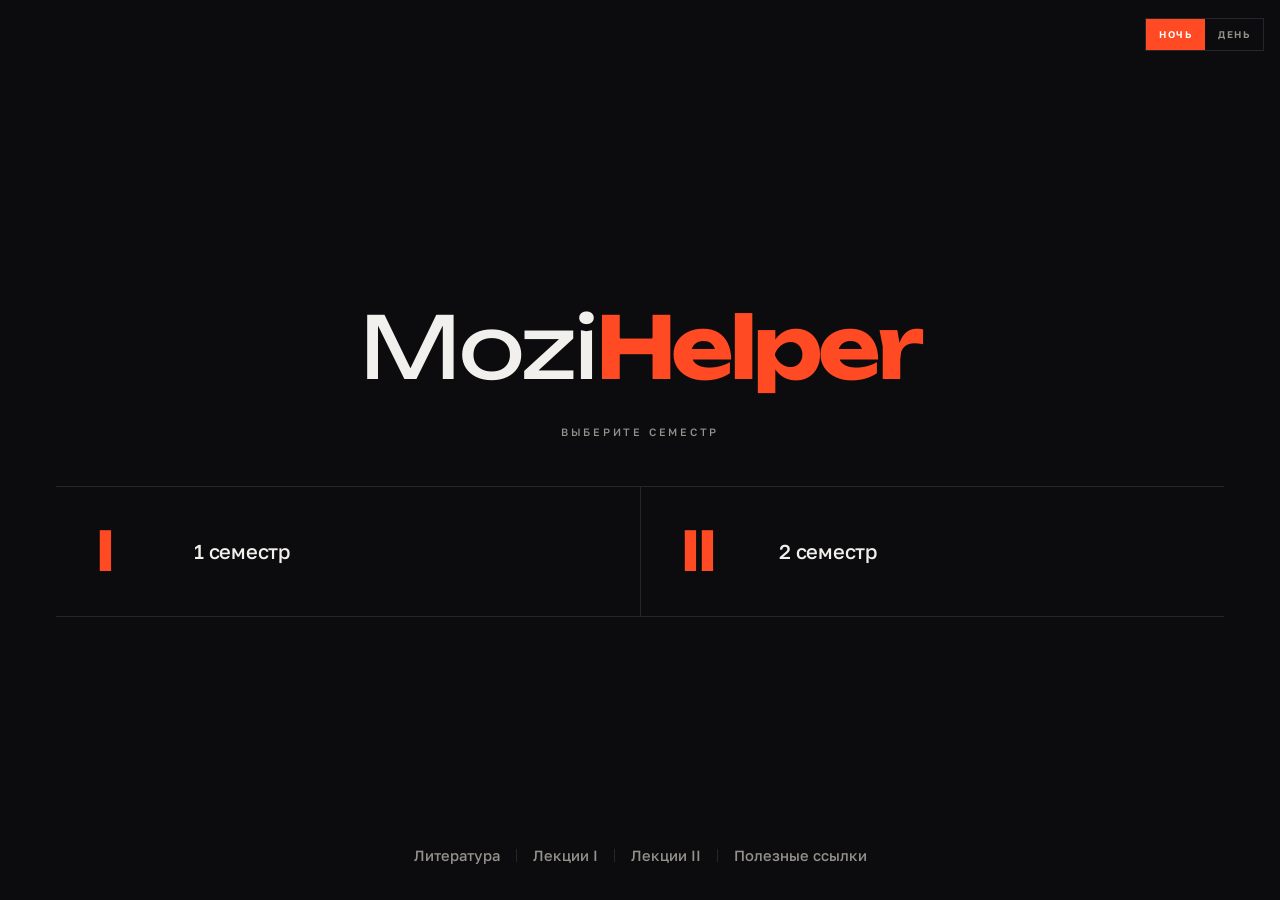
==== index.html @ da7322b3 "Add files via upload" ====
<!DOCTYPE html>
<html lang="ru" data-theme="dusk">
<head>
<meta charset="UTF-8">
<meta name="viewport" content="width=device-width, initial-scale=1, viewport-fit=cover">
<title>MoziHelper</title>
<script>(function(){var h=document.documentElement;try{h.setAttribute('data-theme',localStorage.getItem('la_theme')||'dusk');h.setAttribute('data-motion',localStorage.getItem('la_motion')||'full');if(sessionStorage.getItem('la_sweep')){sessionStorage.removeItem('la_sweep');h.classList.add('arriving','no-intro');}}catch(e){h.setAttribute('data-theme','dusk');h.setAttribute('data-motion','full');}})();</script>
<link rel="preconnect" href="https://fonts.googleapis.com">
<link rel="preconnect" href="https://fonts.gstatic.com" crossorigin>
<link href="https://fonts.googleapis.com/css2?family=Unbounded:wght@400;500;600;700&family=Golos+Text:wght@400;500;600&display=swap" rel="stylesheet">
<style>
/*TOKENS*/
[data-theme="dusk"]{
  --bg:#0c0c0e; --bg-2:#141416; --ink:#f2f0ec; --ink-2:#94918b; --ink-3:#5c5a55;
  --rule:#26262a; --hot:#ff4a24; --hot-2:#ff4a24; --hot-ink:#fff; --flood:#ff4a24;
  color-scheme:dark;
}
[data-theme="paper"]{
  --bg:#f7f4ef; --bg-2:#ffffff; --ink:#101012; --ink-2:#5a5852; --ink-3:#94918a;
  --rule:#dedad2; --hot:#e03c14; --hot-2:#e03c14; --hot-ink:#fff; --flood:#e03c14;
  color-scheme:light;
}
/*ENDTOKENS*/

*{margin:0;padding:0;box-sizing:border-box}
body{max-width:100%;overflow-x:hidden}
html{background:var(--bg);-webkit-text-size-adjust:100%}
body{
  font-family:'Golos Text',-apple-system,BlinkMacSystemFont,'Segoe UI',Roboto,sans-serif;
  background:var(--bg);color:var(--ink);min-height:100svh;overflow-x:hidden;
  -webkit-font-smoothing:antialiased;-moz-osx-font-smoothing:grayscale;
  transition:background .45s ease,color .45s ease;
}
a{color:var(--hot)}
a:hover{color:var(--ink)}
::selection{background:var(--hot);color:var(--hot-ink)}

.page{
  position:relative;min-height:100svh;
  display:grid;grid-template-rows:1fr auto;justify-items:center;
  padding:calc(env(safe-area-inset-top,0px) + 72px) 0 calc(env(safe-area-inset-bottom,0px) + 10px);
  text-align:center;
}
.gut{width:100%;padding-inline:20px}

/* ── переключатель темы: в углу, зона нажатия 46px ── */
.top{
  position:absolute;z-index:5;
  top:calc(env(safe-area-inset-top,0px) + 18px);
  right:calc(env(safe-area-inset-right,0px) + 16px);
  opacity:0;animation:fd .55s ease .1s forwards;
}
.tsw{position:relative;display:inline-flex;border:1px solid var(--rule)}
.tsw-knob{
  position:absolute;top:0;bottom:0;left:0;width:50%;background:var(--hot);
  transition:transform .42s cubic-bezier(.65,0,.15,1);
}
[data-theme="paper"] .tsw-knob{transform:translateX(100%)}
.tsw-b{
  position:relative;z-index:1;border:0;background:transparent;cursor:pointer;font-family:inherit;
  font-size:.605rem;font-weight:600;letter-spacing:.15em;text-transform:uppercase;
  padding:11px 13px 10px;color:var(--ink-2);line-height:1;
  transition:color .32s ease;-webkit-tap-highlight-color:transparent;
}
.tsw-b::before{content:'';position:absolute;inset:-8px -3px}
.tsw-b:first-of-type::before{left:-10px}
.tsw-b:last-of-type::before{right:-10px}
[data-theme="dusk"] .tsw-b[data-t="dusk"],
[data-theme="paper"] .tsw-b[data-t="paper"]{color:var(--hot-ink)}
.tsw-b:focus-visible{outline:2px solid var(--hot);outline-offset:4px}

/* ── центральный блок ── */
.core{
  display:flex;flex-direction:column;align-items:center;justify-content:center;
  width:100%;max-width:980px;padding-block:4px;
}

.wm{
  display:block;width:100%;overflow:hidden;
  font-family:'Unbounded',sans-serif;font-weight:400;
  line-height:1;letter-spacing:-.02em;
  padding:.1em 0 .18em;font-size:52px;
  visibility:hidden;
}
.wm.fitted{visibility:visible}
.wm .i{
  display:inline-block;white-space:nowrap;
}
.wm .hot{font-weight:700;letter-spacing:-.05em;color:var(--hot)}

.kicker{
  margin-top:15px;font-size:.665rem;font-weight:500;letter-spacing:.26em;
  text-transform:uppercase;color:var(--ink-2);
  opacity:0;animation:fd .7s ease .66s forwards;
}

.resume{
  display:none;align-items:center;gap:11px;margin-top:20px;padding:12px 16px;
  background:var(--bg-2);border:1px solid var(--rule);
  color:var(--ink);text-decoration:none;font-size:.86rem;max-width:100%;min-height:46px;
  transition:border-color .24s ease;
}
.resume.on{display:inline-flex;opacity:0;animation:fd .6s ease .8s forwards}
.resume:hover{border-color:var(--hot);color:var(--ink)}
.resume:focus-visible{outline:2px solid var(--hot);outline-offset:3px}
.resume em{font-style:normal;font-size:.6rem;font-weight:600;letter-spacing:.16em;text-transform:uppercase;color:var(--hot-2);flex-shrink:0}
.resume span{overflow:hidden;text-overflow:ellipsis;white-space:nowrap}

/* ── два билета ── */
.picks{
  margin-top:32px;width:100%;display:grid;grid-template-columns:1fr;
  border-top:1px solid var(--rule);border-bottom:1px solid var(--rule);
}
.pick{
  position:relative;overflow:hidden;
  display:flex;align-items:center;justify-content:flex-start;gap:16px;
  padding:24px 20px 25px 26px;min-height:88px;
  text-decoration:none;color:inherit;text-align:left;
  opacity:0;animation:fd .72s ease var(--d,0s) forwards;
  -webkit-tap-highlight-color:transparent;
}
.pick + .pick{border-top:1px solid var(--rule)}
.pick::before{
  content:'';position:absolute;inset:0;background:var(--hot);
  transform:translateY(101%);transition:transform .46s cubic-bezier(.66,0,.2,1);
}
.pick>*{position:relative;z-index:1}
.pick:hover::before,.pick:active::before{transform:none}
.pick:hover,.pick:active{color:var(--hot-ink)}
.pick:focus-visible{outline:3px solid var(--hot);outline-offset:-3px}

.rn{
  font-family:'Unbounded',sans-serif;font-weight:700;
  font-size:2.45rem;line-height:.94;letter-spacing:-.045em;color:var(--hot-2);
  min-width:1.4em;flex-shrink:0;
  transition:color .3s ease,transform .46s cubic-bezier(.2,1.2,.4,1);
}
.pick:hover .rn,.pick:active .rn{color:var(--hot-ink);transform:translateX(4px)}
.pl{
  font-size:1.1rem;font-weight:500;letter-spacing:-.012em;
  transition:color .3s ease,transform .46s cubic-bezier(.2,1.2,.4,1) .045s;
}
.pick:hover .pl,.pick:active .pl{transform:translateX(4px)}

/* ── подвал ── */
.tailer{
  display:flex;align-items:center;justify-content:center;
  flex-wrap:wrap;gap:0 0;row-gap:4px;max-width:100%;
  opacity:0;animation:fd .7s ease 1.16s forwards;
}
.tl{
  position:relative;display:inline-flex;align-items:center;justify-content:center;
  color:var(--ink-2);text-decoration:none;
  font-size:.92rem;font-weight:500;padding:14px 16px;min-height:46px;
  transition:color .24s ease;-webkit-tap-highlight-color:transparent;
}
.tl::after{
  content:'';position:absolute;left:16px;right:16px;bottom:13px;height:1.5px;background:var(--hot-2);
  transform:scaleX(0);transform-origin:left;
  transition:transform .38s cubic-bezier(.2,.9,.2,1);
}
.tl:hover{color:var(--ink)}
.tl:hover::after{transform:scaleX(1)}
.tl:focus-visible{outline:2px solid var(--hot);outline-offset:0}
.sep{width:1px;height:13px;background:var(--rule);flex-shrink:0}
@media (max-width:520px){
  /* два в ряд: «Литература · Лекции I» и «Лекции II · Полезные ссылки» */
  .tailer{max-width:340px;margin-inline:auto}
  .tailer .sep:nth-of-type(2){display:none;width:100%;height:0}
}

@keyframes fd{to{opacity:1}}

.flood{position:fixed;inset:0;z-index:99;background:var(--flood);transform:translateY(100%);pointer-events:none}
body.leaving .flood{transform:none;transition:transform .42s cubic-bezier(.66,0,.2,1)}

@media (min-width:760px){
  .gut{padding-inline:56px}
  .page{padding-top:82px;padding-bottom:22px}
  .core{padding-block:14px}
  .picks{margin-top:48px;grid-template-columns:1fr 1fr}
  .pick{padding:38px 28px 40px 40px;min-height:0;gap:22px}
  .pick + .pick{border-top:0;border-left:1px solid var(--rule)}
  .rn{font-size:3.4rem}
  .pl{font-size:1.26rem}
  .kicker{margin-top:20px}
}

/* короткий экран (телефон лёжа) — не ломаем, просто ужимаем ритм */
@media (max-height:560px){
  .page{padding-top:64px}
  .picks{margin-top:22px}
  .pick{min-height:74px;padding-block:18px}
  .kicker{margin-top:11px}
}

/* спокойный режим — только по собственному флагу la_motion="calm",
   системная настройка «уменьшить движение» анимации больше не глушит */
[data-motion="calm"] *{animation-duration:.01ms!important;animation-delay:0s!important;transition-duration:.01ms!important}
[data-motion="calm"] .top,[data-motion="calm"] .kicker,[data-motion="calm"] .pick,
[data-motion="calm"] .tailer,[data-motion="calm"] .resume.on{opacity:1}

.curtain{
  position:fixed;inset:0;z-index:98;background:var(--hot);
  transform:translate3d(0,100%,0);pointer-events:none;will-change:transform;contain:strict;
}
.curtain.up{transform:translate3d(0,0,0);transition:transform .42s cubic-bezier(.65,0,.25,1)}
.curtain.out{transform:translate3d(0,-100%,0);transition:transform .5s cubic-bezier(.35,0,.15,1)}

/* ── приход под шторкой: контент уже отрисован, полотно просто уезжает ── */
html.arriving .curtain{
  transform:translate3d(0,0,0);
  animation:curtainAway .5s cubic-bezier(.35,0,.15,1) 2.4s forwards!important;
}
html.arriving .curtain.out{transform:translate3d(0,-100%,0);transition:transform .5s cubic-bezier(.35,0,.15,1)!important}
/* пока полотно закрыто — на странице не движется вообще ничего */
html.arriving *,html.arriving *::before,html.arriving *::after{animation:none!important;transition:none!important}
@keyframes curtainAway{to{transform:translate3d(0,-100%,0)}}
html.sweeping,html.sweeping body{transition:none!important}
html.no-intro .top,html.no-intro .kicker,html.no-intro .pick,
html.no-intro .tailer,html.no-intro .resume.on{opacity:1!important;animation:none!important}

/* Страховка: что бы ни насчитал скрипт, надпись не выходит за пределы экрана
   и не создаёт горизонтальной прокрутки. */
.wm{max-width:100%;}
body{max-width:100%;}

/* Ничто на главной не может быть шире экрана: раньше один широкий элемент
   растягивал страницу, и всё центрированное съезжало вбок. */
body{max-width:100%;}
.page,.core,.gut,.picks,.wm,.kicker,.resume,.tailer{max-width:100%;min-width:0;}
.wm{overflow:hidden;}


/* ═══ Плавность шторки на iOS ═════════════════════════════════════
   В Safari тормозит не сама анимация, а то, что браузер параллельно
   пересчитывает страницу под шторкой. На время перехода снимаем с него
   всю лишнюю работу — так делают нативные приложения. */

/* 1. Шторка живёт на собственном слое графики и не тянет за собой содержимое. */
.curtain{
  will-change:transform;
  contain:layout paint style;
  -webkit-backface-visibility:hidden;backface-visibility:hidden;
}

/* 2. Пока идёт переход, страница под шторкой заморожена: ничего не
      анимируется, не прокручивается и не пересчитывается. */
/* 3. Размытие панелей — самый дорогой эффект в Safari. Во время перехода
      выключаем его полностью. */
html.sweeping .topbar,html.sweeping .tabbar,html.sweeping .backdrop,
html.sweeping .sidebar,html.arriving .topbar,html.arriving .tabbar,
html.arriving .backdrop,html.arriving .sidebar{
  -webkit-backdrop-filter:none!important;backdrop-filter:none!important;
}
</style>
<link rel="manifest" href="manifest.webmanifest">
<meta name="theme-color" content="#0c0c0e" media="(prefers-color-scheme: dark)">
<meta name="theme-color" content="#f7f4ef" media="(prefers-color-scheme: light)">
<meta name="apple-mobile-web-app-capable" content="yes">
<meta name="apple-mobile-web-app-status-bar-style" content="black-translucent">

<!-- Экран запуска приложения на iPhone: без них при старте с домашнего
     экрана виден белый промельк. Каждая картинка — под своё разрешение. -->
<link rel="apple-touch-startup-image" href="splash/splash-750x1334.png" media="(device-width:375px) and (device-height:667px) and (-webkit-device-pixel-ratio:2)">
<link rel="apple-touch-startup-image" href="splash/splash-1242x2208.png" media="(device-width:414px) and (device-height:736px) and (-webkit-device-pixel-ratio:3)">
<link rel="apple-touch-startup-image" href="splash/splash-1125x2436.png" media="(device-width:375px) and (device-height:812px) and (-webkit-device-pixel-ratio:3)">
<link rel="apple-touch-startup-image" href="splash/splash-828x1792.png" media="(device-width:414px) and (device-height:896px) and (-webkit-device-pixel-ratio:2)">
<link rel="apple-touch-startup-image" href="splash/splash-1242x2688.png" media="(device-width:414px) and (device-height:896px) and (-webkit-device-pixel-ratio:3)">
<link rel="apple-touch-startup-image" href="splash/splash-1170x2532.png" media="(device-width:390px) and (device-height:844px) and (-webkit-device-pixel-ratio:3)">
<link rel="apple-touch-startup-image" href="splash/splash-1284x2778.png" media="(device-width:428px) and (device-height:926px) and (-webkit-device-pixel-ratio:3)">
<link rel="apple-touch-startup-image" href="splash/splash-1179x2556.png" media="(device-width:393px) and (device-height:852px) and (-webkit-device-pixel-ratio:3)">
<link rel="apple-touch-startup-image" href="splash/splash-1290x2796.png" media="(device-width:430px) and (device-height:932px) and (-webkit-device-pixel-ratio:3)">
<link rel="apple-touch-startup-image" href="splash/splash-1206x2622.png" media="(device-width:402px) and (device-height:874px) and (-webkit-device-pixel-ratio:3)">
<link rel="apple-touch-startup-image" href="splash/splash-1320x2868.png" media="(device-width:440px) and (device-height:956px) and (-webkit-device-pixel-ratio:3)">
<!-- Запасные варианты: если строгое условие не сработало. -->
<link rel="apple-touch-startup-image" href="splash/splash-750x1334.png" media="(device-width:375px) and (device-height:667px)">
<link rel="apple-touch-startup-image" href="splash/splash-1242x2208.png" media="(device-width:414px) and (device-height:736px)">
<link rel="apple-touch-startup-image" href="splash/splash-1125x2436.png" media="(device-width:375px) and (device-height:812px)">
<link rel="apple-touch-startup-image" href="splash/splash-1242x2688.png" media="(device-width:414px) and (device-height:896px)">
<link rel="apple-touch-startup-image" href="splash/splash-1170x2532.png" media="(device-width:390px) and (device-height:844px)">
<link rel="apple-touch-startup-image" href="splash/splash-1284x2778.png" media="(device-width:428px) and (device-height:926px)">
<link rel="apple-touch-startup-image" href="splash/splash-1179x2556.png" media="(device-width:393px) and (device-height:852px)">
<link rel="apple-touch-startup-image" href="splash/splash-1290x2796.png" media="(device-width:430px) and (device-height:932px)">
<link rel="apple-touch-startup-image" href="splash/splash-1206x2622.png" media="(device-width:402px) and (device-height:874px)">
<link rel="apple-touch-startup-image" href="splash/splash-1320x2868.png" media="(device-width:440px) and (device-height:956px)">

<meta name="apple-mobile-web-app-title" content="MoziHelper">
<link rel="apple-touch-icon" href="apple-touch-icon.png">
<link rel="icon" href="icon-192.png" type="image/png">
</head>
<body>
<div class="flood" aria-hidden="true"></div>
<div class="curtain" id="curtain" aria-hidden="true"></div>

<div class="page">

  <div class="top">
    <div class="tsw" role="group" aria-label="Тема оформления">
      <span class="tsw-knob" aria-hidden="true"></span>
      <button class="tsw-b" data-t="dusk" onclick="pickTheme(event,'dusk')">Ночь</button>
      <button class="tsw-b" data-t="paper" onclick="pickTheme(event,'paper')">День</button>
    </div>
  </div>

  <main class="core gut">
    <h1 class="wm" id="wm" aria-label="MoziHelper"><span class="i">Mozi<span class="hot">Helper</span></span></h1>
    <p class="kicker">Выберите семестр</p>
    <a class="resume" id="resume" href="#"><em>Продолжить</em><span id="resumeTitle"></span></a>

    <nav class="picks">
      <a class="pick" href="algebra-sem1.html" style="--d:.88s">
        <span class="rn">I</span>
        <span class="pl">1 семестр</span>
      </a>
      <a class="pick" href="algebra-sem2.html" style="--d:.98s">
        <span class="rn">II</span>
        <span class="pl">2 семестр</span>
      </a>
    </nav>
  </main>

  <div class="tailer">
    <a class="tl" href="literatura.html">Литература</a>
    <span class="sep" aria-hidden="true"></span>
    <a class="tl" href="lekcii-sem1.html">Лекции I</a>
    <span class="sep" aria-hidden="true"></span>
    <a class="tl" href="lekcii-sem2.html">Лекции II</a>
    <span class="sep" aria-hidden="true"></span>
    <a class="tl" href="links.html">Полезные ссылки</a>
  </div>

</div>

<script>
/* ── подгонка логотипа: одна строка, размер под ширину колонки ──
   меряем не сам заголовок (он в overflow:hidden), а образец за экраном */
(function(){
  var wm=document.getElementById('wm'),inner=wm.firstElementChild,t=null;
  var probe=document.createElement('span');
  probe.innerHTML=inner.innerHTML;
  probe.setAttribute('aria-hidden','true');
  probe.style.cssText='position:fixed;left:-99999px;top:0;white-space:nowrap;'+
    'font-family:Unbounded,sans-serif;font-weight:400;font-size:100px;letter-spacing:-.02em;'+
    'pointer-events:none;visibility:hidden';
  var ph=probe.querySelector('.hot');
  if(ph)ph.style.cssText='font-weight:700;letter-spacing:-.05em';
  document.body.appendChild(probe);

  function fit(){
    /* НЕ доверяем clientWidth вслепую: если у страницы есть горизонтальное переполнение,
       он больше экрана — и логотип раздувается ещё сильнее. Ограничиваем шириной viewport. */
    var vw = window.visualViewport ? window.visualViewport.width : window.innerWidth;
    var avail = Math.min(wm.clientWidth || vw, vw - 24);
    if(avail <= 0) return;
    var w = probe.getBoundingClientRect().width;
    if(!w) return;
    /* на телефоне логотип почти во всю колонку, на десктопе — сдержанно */
    var factor = avail < 600 ? 0.94 : 0.56;
    var size = Math.min(100 * Math.min(avail, 1000) * factor / w, 124);
    wm.style.fontSize = size.toFixed(2) + 'px';
    /* дожимаем, пока строка не влезет — одного прохода на iOS не хватает */
    for(var i = 0; i < 6; i++){
      var over = inner.getBoundingClientRect().width - avail;
      if(over <= 0.5) break;
      size = size * avail / (avail + over) * 0.995;
      wm.style.fontSize = size.toFixed(2) + 'px';
    }
    wm.classList.add('fitted');
    /* Показываем надпись в любом случае: если измерение вдруг не сработает,
       она не должна остаться невидимой. */
  }
  fit();
  requestAnimationFrame(fit);
  if(document.fonts&&document.fonts.ready)document.fonts.ready.then(fit);
  setTimeout(function(){ if(!wm.classList.contains('fitted')) wm.classList.add('fitted'); },600);
  /* Safari сообщает о готовности шрифтов раньше, чем реально применит Unbounded:
     размер считался по системному шрифту, а после подмены надпись становилась
     шире и выходила за экран. Пересчитываем именно после загрузки начертаний. */
  if(document.fonts&&document.fonts.load){
    try{
      Promise.all([document.fonts.load('400 100px Unbounded'),
                   document.fonts.load('700 100px Unbounded')])
        .then(function(){ fit(); requestAnimationFrame(fit); })
        .catch(function(){});
    }catch(e){}
  }
  addEventListener('resize',function(){clearTimeout(t);t=setTimeout(fit,90);},{passive:true});
  /* Встроенные браузеры (Telegram, открытие из закладок) сообщают итоговую ширину
     не сразу и часто без события resize — надпись оставалась подогнанной под чужой
     размер и вылезала за экран. Следим за шириной самого контейнера: он меняется
     при любом изменении окна, а от размера шрифта не зависит, поэтому зацикливания нет. */
  if (window.ResizeObserver && wm.parentElement) {
    var lastBox = 0;
    new ResizeObserver(function (entries) {
      var w = Math.round(entries[0].contentRect.width);
      if (w === lastBox || !w) return;
      lastBox = w;
      clearTimeout(t); t = setTimeout(fit, 60);
    }).observe(wm.parentElement);
  }
  addEventListener('orientationchange',function(){setTimeout(fit,220);});
})();

function calm(){return document.documentElement.getAttribute('data-motion')==='calm';}
function applyTheme(n){
  document.documentElement.setAttribute('data-theme',n);
  try{localStorage.setItem('la_theme',n);}catch(e){}
}
function pickTheme(ev,next){
  if((document.documentElement.getAttribute('data-theme')||'dusk')===next)return;
  var c=document.getElementById('curtain');
  if(!c||calm()){applyTheme(next);return;}
  if(c.dataset.busy)return;
  c.dataset.busy='1';
  c.classList.remove('out');c.classList.add('up');
  setTimeout(function(){
    applyTheme(next);
    c.classList.add('out');
    setTimeout(function(){
      c.style.transition='none';c.classList.remove('up','out');
      requestAnimationFrame(function(){c.style.transition='';c.removeAttribute('data-busy');});
    },470);
  },400);
}

(function(){
  try{
    var raw=localStorage.getItem('la_last');if(!raw)return;
    var d=JSON.parse(raw);if(!d||!d.href||!d.title)return;
    var a=document.getElementById('resume');
    a.href=d.href;document.getElementById('resumeTitle').textContent=d.title;
    a.classList.add('on');
  }catch(e){}
})();

(function(){
  if(calm())return;
  document.querySelectorAll('a[href]:not([target])').forEach(function(a){
    a.addEventListener('click',function(e){
      var href=a.getAttribute('href');
      if(!href||href.charAt(0)==='#'||e.metaKey||e.ctrlKey||e.shiftKey)return;
      e.preventDefault();leavePage(href);
    });
  });
})();
/* ── Переход между страницами одним движением ──
   Уходящая страница закрывает экран шторкой и НЕ уводит её обратно;
   доигрывает уже новая страница (флаг la_sweep → html.arriving),
   причём её содержимое отрисовано без анимаций входа. Раньше уход и приход
   играли по отдельности — отсюда и виделся лаг с лишней анимацией. */
function leavePage(href){
  var c=document.getElementById('curtain');
  if(!c||calm()){location.href=href;return;}
  if(c.getAttribute('data-busy'))return;
  c.setAttribute('data-busy','1');
  document.documentElement.classList.add('sweeping');
  try{sessionStorage.setItem('la_sweep','1');}catch(e){}
  /* переход по таймеру, а НЕ по transitionend: на тяжёлой странице событие может не прийти */
  requestAnimationFrame(function(){requestAnimationFrame(function(){c.classList.add('up');});});
  setTimeout(function(){location.href=href;},420);
}
function finishArrival(){
  var h=document.documentElement;
  if(!h.classList.contains('arriving'))return;
  var c=document.getElementById('curtain');
  if(!c){h.classList.remove('arriving');return;}
  requestAnimationFrame(function(){requestAnimationFrame(function(){
    c.classList.add('out');
    setTimeout(function(){
      c.style.transition='none';c.classList.remove('up','out');
      h.classList.remove('sweeping','arriving');
      requestAnimationFrame(function(){c.style.transition='';});
    },480);
  });});
}
if(document.readyState==='loading')document.addEventListener('DOMContentLoaded',finishArrival);
else finishArrival();

</script>
<script>
/* офлайн-режим: сайт открывается без сети */
if ('serviceWorker' in navigator) {
  addEventListener('load', function(){
    navigator.serviceWorker.register('sw.js').catch(function(){});
  });
}
</script>

<script>
/* Возврат «назад»: страница восстанавливается из кэша браузера в том виде,
   в каком её покинули — со шторкой на весь экран. DOMContentLoaded при этом
   не срабатывает, поэтому сбрасываем шторку по pageshow. */
(function () {
  function reset() {
    var c = document.getElementById('curtain');
    var h = document.documentElement;
    h.classList.remove('sweeping', 'arriving');
    if (!c) return;
    c.style.transition = 'none';
    c.classList.remove('up', 'out');
    c.removeAttribute('data-busy');
    requestAnimationFrame(function () { c.style.transition = ''; });
  }
  /* ТОЛЬКО при возврате из кэша браузера (кнопка «назад»).
     На обычной загрузке трогать шторку нельзя — она в этот момент штатно
     закрывает экран, и сброс ломал анимацию прихода на каждой странице. */
  addEventListener('pageshow', function (e) { if (e && e.persisted) reset(); });
})();
</script>
<script>
(function () {
  try {
    fetch("https://mozihelper-counter.mozihelper.workers.dev/hit", { method: "POST", headers: { "Content-Type": "application/json" },
      body: JSON.stringify({ p: location.pathname }), keepalive: true, cache: "no-store"
    }).catch(function () {});
  } catch (e) {}
})();
</script>

<script>
/* Цвет системных полос Safari (сверху и снизу).
   Раньше он зависел от системной темы телефона, а не от темы сайта, и вдобавок
   браузер мог брать цвет у шторки — полосы получались рыжими. Теперь цвет берётся
   из фона выбранной темы и обновляется при её переключении. */
(function () {
  var H = document.documentElement;
  function paintBars() {
    var bg = getComputedStyle(H).getPropertyValue('--bg').trim() || '#0c0c0e';
    var list = document.querySelectorAll('meta[name="theme-color"]');
    for (var i = 0; i < list.length; i++) list[i].remove();
    var m = document.createElement('meta');
    m.setAttribute('name', 'theme-color');
    m.setAttribute('content', bg);
    document.head.appendChild(m);
  }
  paintBars();
  new MutationObserver(paintBars).observe(H, { attributes: true, attributeFilter: ['data-theme'] });
  /* Safari иногда читает цвет полос до того, как применится тема, поэтому
     повторяем после полной загрузки и ещё раз чуть позже. */
  addEventListener('load', paintBars);
  setTimeout(paintBars, 400);
  setTimeout(paintBars, 1200);
})();
</script>

<!-- Предварительная подготовка следующей страницы.
     Приём, которым пользуются крупные сайты: браузер заранее готовит страницу
     в фоне, и переход происходит мгновенно — разбирать разметку в этот момент
     уже не нужно. Функционал страниц не меняется. -->
<script>
/* Для браузеров без предварительного рендеринга (в том числе Safari):
   при первом касании ссылки заранее подтягиваем страницу в кэш, чтобы к моменту
   перехода её не пришлось скачивать. */
(function () {
  var done = Object.create(null);
  function warm(href) {
    if (!href || done[href]) return;
    if (!/\.html($|[?#])/.test(href) || /^(https?:)?\/\//.test(href)) return;
    done[href] = 1;
    var l = document.createElement('link');
    l.rel = 'prefetch';
    l.href = href;
    l.as = 'document';
    document.head.appendChild(l);
    try { fetch(href, { cache: 'force-cache', mode: 'same-origin' }).catch(function () {}); } catch (e) {}
  }
  function pick(e) {
    var a = e.target && e.target.closest ? e.target.closest('a[href]') : null;
    if (a) warm(a.getAttribute('href'));
  }
  addEventListener('touchstart', pick, { passive: true, capture: true });
  addEventListener('mouseover', pick, { passive: true, capture: true });
  /* Автоматический прогрев разделов убран: он тянул в фоне сотни килобайт и
     мог совпасть с прокруткой или переходом. Прогрев остаётся только по
     касанию ссылки — ровно тогда, когда переход действительно предстоит. */
})();
</script>

<style>
/* ═══ Приложение: установка и обновление ═══ */
.mozi-app{
  position:fixed;left:14px;right:14px;bottom:calc(14px + env(safe-area-inset-bottom,0px));
  z-index:130;display:none;gap:12px;align-items:center;padding:13px 15px;border-radius:16px;
  background:var(--bg-2,#15161a);border:1px solid var(--rule,#2a2f38);
  box-shadow:0 14px 34px rgba(0,0,0,.4);opacity:0;transform:translateY(14px);
  transition:opacity .35s ease,transform .35s ease;font-size:.92rem;line-height:1.35;
}
.mozi-app.on{display:flex;opacity:1;transform:none;}
.mozi-app .t{flex:1;color:var(--ink,#eceef2);}
.mozi-app .t b{display:block;margin-bottom:1px;}
.mozi-app .t span{color:var(--ink-2,#a4abb8);font-size:.84rem;}
.mozi-app button{border:0;border-radius:10px;padding:9px 14px;font-size:.88rem;font-weight:600;
  background:var(--hot,#ff4a24);color:var(--hot-ink,#fff);cursor:pointer;white-space:nowrap;}
.mozi-app .x{background:transparent;color:var(--ink-3,#687081);font-size:1.25rem;padding:2px 6px;font-weight:400;}
@media (min-width:640px){.mozi-app{left:auto;right:22px;max-width:400px;}}

/* ═══ Тёплый оттенок для чтения перед сном ═══════════════════════
   Смещает палитру в янтарную сторону: меньше синего свечения, глазам
   спокойнее ночью. Работает поверх любой темы, переключается отдельно. */
html[data-warm="1"][data-theme="dusk"]{
  --bg:#14100c; --bg-2:#1c1712; --ink:#f2e8da; --ink-2:#b0a494; --ink-3:#6d6459;
  --rule:#2f2820; --topbar-bg:rgba(20,16,12,.88);
}
html[data-warm="1"][data-theme="paper"]{
  --bg:#f7f0e2; --bg-2:#fffaf0; --ink:#191510; --ink-2:#5f574a; --ink-3:#98907f;
  --rule:#e0d6c2; --topbar-bg:rgba(247,240,226,.88);
}
</style>

<div class="mozi-app" id="moziApp" role="dialog" aria-live="polite">
  <div class="t"><b id="moziAppTitle"></b><span id="moziAppText"></span></div>
  <button id="moziAppGo" type="button"></button>
  <button class="x" id="moziAppNo" type="button" aria-label="Скрыть">&times;</button>
</div>

<script>
/* Две функции приложения:
   1. Предложение установить на домашний экран (на iPhone — инструкция,
      потому что системного диалога установки там нет).
   2. Уведомление о новой версии: страницы отдаются из кэша ради скорости,
      поэтому без такого уведомления обновление сайта дошло бы не сразу. */
(function () {
  var box = document.getElementById('moziApp');
  if (!box) return;
  var title = document.getElementById('moziAppTitle'),
      text  = document.getElementById('moziAppText'),
      go    = document.getElementById('moziAppGo'),
      no    = document.getElementById('moziAppNo'),
      deferred = null, mode = null;

  function inApp(){ return matchMedia('(display-mode: standalone)').matches || navigator.standalone === true; }
  function muted(){ try { return localStorage.getItem('mozi_app_off') === '1'; } catch(e){ return false; } }
  function show(kind, t, s, btn){
    mode = kind; title.textContent = t; text.textContent = s; go.textContent = btn;
    box.classList.add('on');
  }
  function hide(save){
    box.classList.remove('on');
    if (save) { try { localStorage.setItem('mozi_app_off','1'); } catch(e){} }
  }

  /* ── установка ── */
  addEventListener('beforeinstallprompt', function (e) {
    e.preventDefault(); deferred = e;
    if (!muted() && !inApp()) setTimeout(function(){ if(!mode) show('install','Установить MoziHelper','Работает офлайн, открывается с домашнего экрана','Установить'); }, 2500);
  });
  var iOS = /iPad|iPhone|iPod/.test(navigator.userAgent) ||
            (navigator.platform === 'MacIntel' && navigator.maxTouchPoints > 1);
  if (iOS && !inApp() && !muted()) {
    setTimeout(function(){ if(!mode) show('install','Установить MoziHelper','Нажмите «Поделиться», затем «На экран «Домой»»','Понятно'); }, 3000);
  }

  /* ── обновление ── */
  if ('serviceWorker' in navigator) {
    navigator.serviceWorker.ready.then(function (reg) {
      function watch(sw){
        if (!sw) return;
        sw.addEventListener('statechange', function () {
          if (sw.state === 'installed' && navigator.serviceWorker.controller) {
            show('update','Доступно обновление','Новая версия справочника готова','Обновить');
          }
        });
      }
      watch(reg.installing);
      reg.addEventListener('updatefound', function(){ watch(reg.installing); });
      setInterval(function(){ reg.update().catch(function(){}); }, 60 * 60 * 1000);
    }).catch(function(){});
  }

  go.addEventListener('click', function () {
    if (mode === 'update') { location.reload(); return; }
    if (deferred) { deferred.prompt(); deferred.userChoice.then(function(){ deferred = null; hide(true); }); }
    else hide(true);
  });
  no.addEventListener('click', function(){ hide(mode === 'install'); });
})();
</script>
<script>
/* Тёплый оттенок: отдельный переключатель, не связанный с ночь/день.
   Выбор запоминается. */
(function () {
  var H = document.documentElement;
  function apply(on){
    if (on) H.setAttribute('data-warm','1'); else H.removeAttribute('data-warm');
    try { localStorage.setItem('la_warm', on ? '1' : '0'); } catch(e){}
    var lab = document.getElementById('navWarmLabel');
    if (lab) lab.textContent = on ? 'Обычные цвета' : 'Тёплый оттенок';
  }
  try { if (localStorage.getItem('la_warm') === '1') H.setAttribute('data-warm','1'); } catch(e){}
  window.toggleWarm = function(){ apply(H.getAttribute('data-warm') !== '1'); };
  window.updateWarmNavItem = function(){
    var lab = document.getElementById('navWarmLabel');
    if (lab) lab.textContent = H.getAttribute('data-warm') === '1' ? 'Обычные цвета' : 'Тёплый оттенок';
  };
})();
</script></body>
</html>
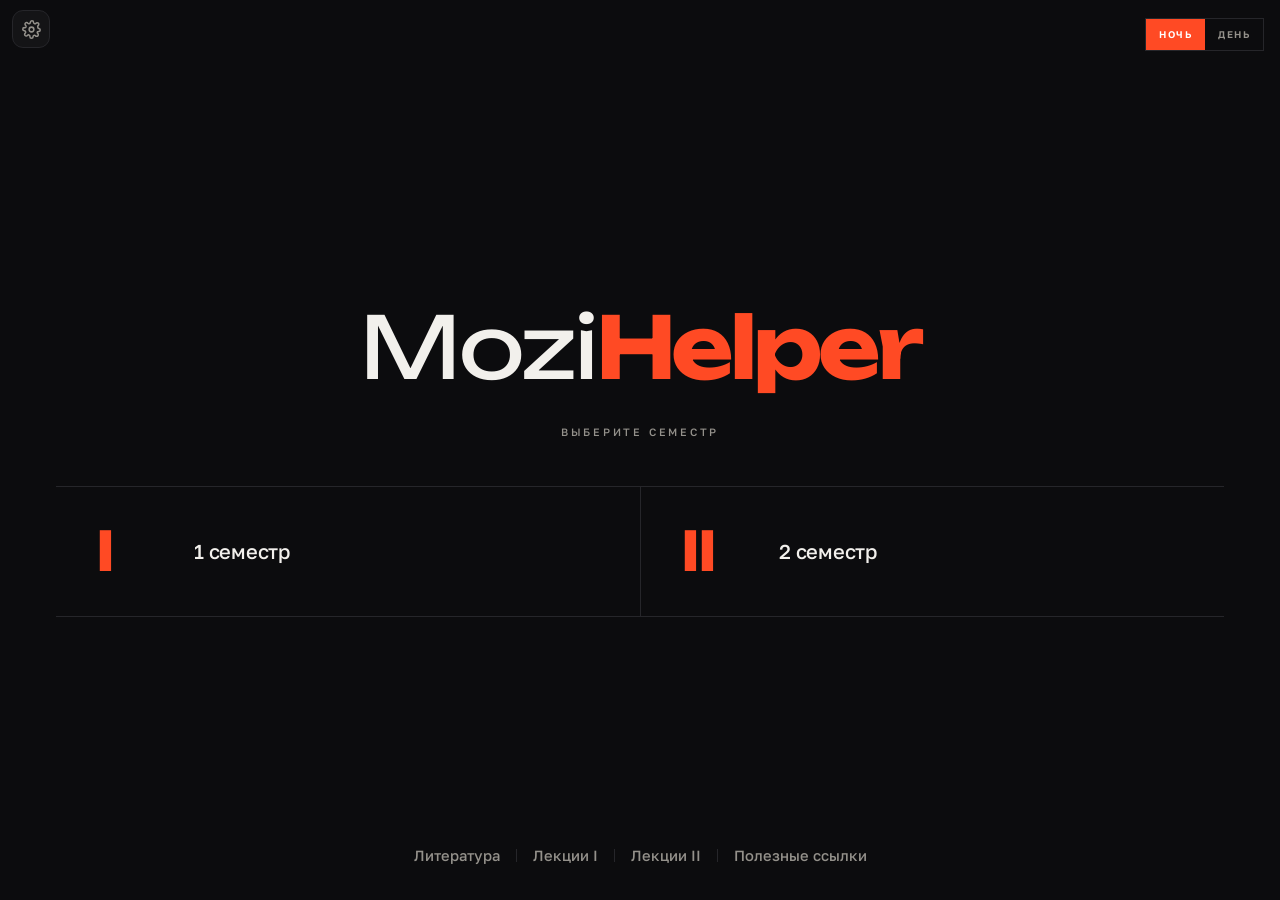
==== commit 9d8fc436: "Add files via upload" ====
--- a/index.html
+++ b/index.html
@@ -694,5 +694,183 @@
     if (lab) lab.textContent = H.getAttribute('data-warm') === '1' ? 'Обычные цвета' : 'Тёплый оттенок';
   };
 })();
-</script></body>
+</script><style>
+/* ═══ Настройки: значок и панель ══════════════════════════════════ */
+#msGear{
+  position:fixed;z-index:140;
+  left:calc(12px + env(safe-area-inset-left,0px));
+  top:calc(10px + env(safe-area-inset-top,0px));
+  width:38px;height:38px;display:flex;align-items:center;justify-content:center;
+  border:1px solid var(--rule,#2a2f38);border-radius:11px;
+  background:var(--bg-2,#15161a);color:var(--ink-2,#a4abb8);cursor:pointer;padding:0;
+}
+#msGear:active{transform:scale(.94)}
+#msGear svg{width:19px;height:19px}
+/* Если у страницы своя шапка — значок встаёт в неё, а не поверх */
+body.ms-inbar #msGear{position:static;margin-right:8px;flex:0 0 auto;}
+
+#msBack{position:fixed;inset:0;z-index:150;background:rgba(0,0,0,.5);
+  opacity:0;pointer-events:none;transition:opacity .25s ease}
+#msBack.on{opacity:1;pointer-events:auto}
+
+#msPanel{
+  position:fixed;z-index:151;left:0;right:0;bottom:0;
+  background:var(--bg-2,#15161a);border-top:1px solid var(--rule,#2a2f38);
+  border-radius:18px 18px 0 0;padding:18px 18px calc(22px + env(safe-area-inset-bottom,0px));
+  transform:translateY(101%);transition:transform .32s cubic-bezier(.3,.02,.2,1);
+  max-height:82vh;overflow-y:auto;
+}
+#msPanel.on{transform:none}
+#msPanel h2{margin:0 0 16px;font-size:1.05rem;color:var(--ink,#eceef2);}
+#msPanel .grp{margin-bottom:20px}
+#msPanel .lbl{font-size:.78rem;letter-spacing:.09em;text-transform:uppercase;
+  color:var(--ink-3,#687081);margin-bottom:9px}
+#msPanel .seg{display:flex;gap:6px;flex-wrap:wrap}
+#msPanel .seg button{flex:1 1 0;min-width:56px;border:1px solid var(--rule,#2a2f38);
+  border-radius:10px;padding:11px 8px;background:transparent;color:var(--ink-2,#a4abb8);
+  font-size:.9rem;cursor:pointer}
+#msPanel .seg button.on{background:var(--hot,#ff4a24);color:var(--hot-ink,#fff);border-color:transparent;font-weight:600}
+#msPanel .row{display:flex;align-items:center;justify-content:space-between;gap:12px;
+  padding:12px 0;border-top:1px solid var(--rule,#2a2f38)}
+#msPanel .row .t{color:var(--ink,#eceef2);font-size:.94rem}
+#msPanel .row .t i{display:block;font-style:normal;font-size:.8rem;color:var(--ink-3,#687081);margin-top:2px}
+#msPanel .sw{width:48px;height:28px;border-radius:16px;background:var(--rule,#2a2f38);
+  position:relative;cursor:pointer;border:0;flex:0 0 auto}
+#msPanel .sw::after{content:"";position:absolute;top:3px;left:3px;width:22px;height:22px;
+  border-radius:50%;background:#fff;transition:transform .22s ease}
+#msPanel .sw.on{background:var(--hot,#ff4a24)}
+#msPanel .sw.on::after{transform:translateX(20px)}
+#msPanel .done{width:100%;margin-top:6px;border:0;border-radius:12px;padding:13px;
+  background:var(--hot,#ff4a24);color:var(--hot-ink,#fff);font-size:.95rem;font-weight:600;cursor:pointer}
+@media (min-width:640px){
+  #msPanel{left:auto;right:22px;bottom:22px;width:380px;border-radius:18px;
+    border:1px solid var(--rule,#2a2f38);transform:translateY(120%)}
+  #msPanel.on{transform:none}
+}
+/* Размер текста: масштабируется только содержимое, шапки и кнопки не трогаем */
+html[data-fs="s"]  .questions-list,html[data-fs="s"]  .topic-page,
+html[data-fs="s"]  .main,html[data-fs="s"]  .core{zoom:.92}
+html[data-fs="l"]  .questions-list,html[data-fs="l"]  .topic-page,
+html[data-fs="l"]  .main,html[data-fs="l"]  .core{zoom:1.12}
+html[data-fs="xl"] .questions-list,html[data-fs="xl"] .topic-page,
+html[data-fs="xl"] .main,html[data-fs="xl"] .core{zoom:1.26}
+
+/* ═══ Old mode: спокойный синий вместо оранжевого ═════════════════
+   Работает поверх любой темы — и тёмной, и светлой. Меняется акцент,
+   шторка перехода и активные элементы. */
+html[data-old="1"][data-theme="dusk"]{
+  --hot:#1877f2; --hot-2:#1877f2; --hot-ink:#fff; --flood:#1877f2;
+  /* карточки и разборы используют свои переменные — красим и их */
+  --ruby:#1877f2; --ruby-light:#4293ff; --ruby-deep:#0d5fd0;
+  --sky:#1877f2;  --sky-light:#4293ff;  --sky-deep:#0d5fd0;
+  --purple:#1877f2; --purple-light:#4293ff; --purple-deep:#0d5fd0;
+  --purple-glow:rgba(24,119,242,.16); --ruby-glow:rgba(24,119,242,.16);
+  --sky-glow:rgba(24,119,242,.16); --glow:rgba(24,119,242,.16);
+  --accent:#1877f2;
+}
+html[data-old="1"][data-theme="paper"]{
+  --hot:#0866ff; --hot-2:#0866ff; --hot-ink:#fff; --flood:#0866ff;
+  --ruby:#0866ff; --ruby-light:#4a92ff; --ruby-deep:#0550cc;
+  --sky:#0866ff;  --sky-light:#4a92ff;  --sky-deep:#0550cc;
+  --purple:#0866ff; --purple-light:#4a92ff; --purple-deep:#0550cc;
+  --purple-glow:rgba(8,102,255,.12); --ruby-glow:rgba(8,102,255,.12);
+  --sky-glow:rgba(8,102,255,.12); --glow:rgba(8,102,255,.12);
+  --accent:#0866ff;
+}
+</style>
+
+<button id="msGear" type="button" aria-label="Настройки">
+  <svg viewBox="0 0 24 24" fill="none" stroke="currentColor" stroke-width="1.9" stroke-linecap="round" stroke-linejoin="round">
+    <circle cx="12" cy="12" r="3"/><path d="M19.4 15a1.7 1.7 0 0 0 .3 1.9l.1.1a2 2 0 1 1-2.8 2.8l-.1-.1a1.7 1.7 0 0 0-1.9-.3 1.7 1.7 0 0 0-1 1.5V21a2 2 0 1 1-4 0v-.1A1.7 1.7 0 0 0 8.9 19a1.7 1.7 0 0 0-1.9.3l-.1.1a2 2 0 1 1-2.8-2.8l.1-.1a1.7 1.7 0 0 0 .3-1.9 1.7 1.7 0 0 0-1.5-1H3a2 2 0 1 1 0-4h.1A1.7 1.7 0 0 0 5 8.9a1.7 1.7 0 0 0-.3-1.9l-.1-.1a2 2 0 1 1 2.8-2.8l.1.1a1.7 1.7 0 0 0 1.9.3H9.6a1.7 1.7 0 0 0 1-1.5V3a2 2 0 1 1 4 0v.1a1.7 1.7 0 0 0 1 1.5 1.7 1.7 0 0 0 1.9-.3l.1-.1a2 2 0 1 1 2.8 2.8l-.1.1a1.7 1.7 0 0 0-.3 1.9V9.6a1.7 1.7 0 0 0 1.5 1H21a2 2 0 1 1 0 4h-.1a1.7 1.7 0 0 0-1.5 1z"/>
+  </svg>
+</button>
+
+<div id="msBack"></div>
+<div id="msPanel" role="dialog" aria-label="Настройки">
+  <h2>Настройки</h2>
+
+  <div class="grp">
+    <div class="lbl">Размер текста</div>
+    <div class="seg" id="msFs">
+      <button data-v="s">Мелкий</button>
+      <button data-v="m">Обычный</button>
+      <button data-v="l">Крупный</button>
+      <button data-v="xl">Очень</button>
+    </div>
+  </div>
+
+  <div class="grp">
+    <div class="lbl">Оформление</div>
+    <div class="row">
+      <div class="t">Тёплый оттенок<i>Меньше синего свечения — для чтения ночью</i></div>
+      <button class="sw" id="msWarm" type="button" aria-label="Тёплый оттенок"></button>
+    </div>
+    <div class="row">
+      <div class="t">Old mode<i>Спокойный синий вместо оранжевого</i></div>
+      <button class="sw" id="msOld" type="button" aria-label="Old mode"></button>
+    </div>
+  </div>
+
+  <button class="done" id="msDone" type="button">Готово</button>
+</div>
+
+<script>
+/* Панель настроек: размер текста, тёплый оттенок, тема.
+   Значок встаёт в шапку страницы, если она есть, иначе — в левый верхний угол. */
+(function () {
+  var H = document.documentElement;
+  var gear = document.getElementById('msGear'),
+      back = document.getElementById('msBack'),
+      panel = document.getElementById('msPanel');
+  if (!gear || !panel) return;
+
+  /* размещение значка */
+  var bar = document.querySelector('.topbar');
+  if (bar) {
+    document.body.classList.add('ms-inbar');
+    bar.insertBefore(gear, bar.firstChild);
+  }
+
+  function open(){ back.classList.add('on'); panel.classList.add('on'); sync(); }
+  function close(){ back.classList.remove('on'); panel.classList.remove('on'); }
+  gear.addEventListener('click', open);
+  back.addEventListener('click', close);
+  document.getElementById('msDone').addEventListener('click', close);
+
+  /* размер текста */
+  var fsWrap = document.getElementById('msFs');
+  function setFs(v){
+    if (v === 'm') H.removeAttribute('data-fs'); else H.setAttribute('data-fs', v);
+    try { localStorage.setItem('la_fs', v); } catch(e){}
+    sync();
+  }
+  fsWrap.addEventListener('click', function (e) {
+    var b = e.target.closest('button[data-v]');
+    if (b) setFs(b.getAttribute('data-v'));
+  });
+  try { var saved = localStorage.getItem('la_fs'); if (saved && saved !== 'm') H.setAttribute('data-fs', saved); } catch(e){}
+
+  /* переключатели */
+  document.getElementById('msWarm').addEventListener('click', function () {
+    if (window.toggleWarm) toggleWarm(); sync();
+  });
+  document.getElementById('msOld').addEventListener('click', function () {
+    var on = H.getAttribute('data-old') === '1';
+    if (on) H.removeAttribute('data-old'); else H.setAttribute('data-old', '1');
+    try { localStorage.setItem('la_old', on ? '0' : '1'); } catch (e) {}
+    sync();
+  });
+  try { if (localStorage.getItem('la_old') === '1') H.setAttribute('data-old', '1'); } catch (e) {}
+
+  function sync(){
+    var cur = H.getAttribute('data-fs') || 'm';
+    var bs = fsWrap.querySelectorAll('button');
+    for (var i = 0; i < bs.length; i++) bs[i].classList.toggle('on', bs[i].getAttribute('data-v') === cur);
+    document.getElementById('msWarm').classList.toggle('on', H.getAttribute('data-warm') === '1');
+    document.getElementById('msOld').classList.toggle('on', H.getAttribute('data-old') === '1');
+  }
+  sync();
+})();
+</script>
+</body>
 </html>
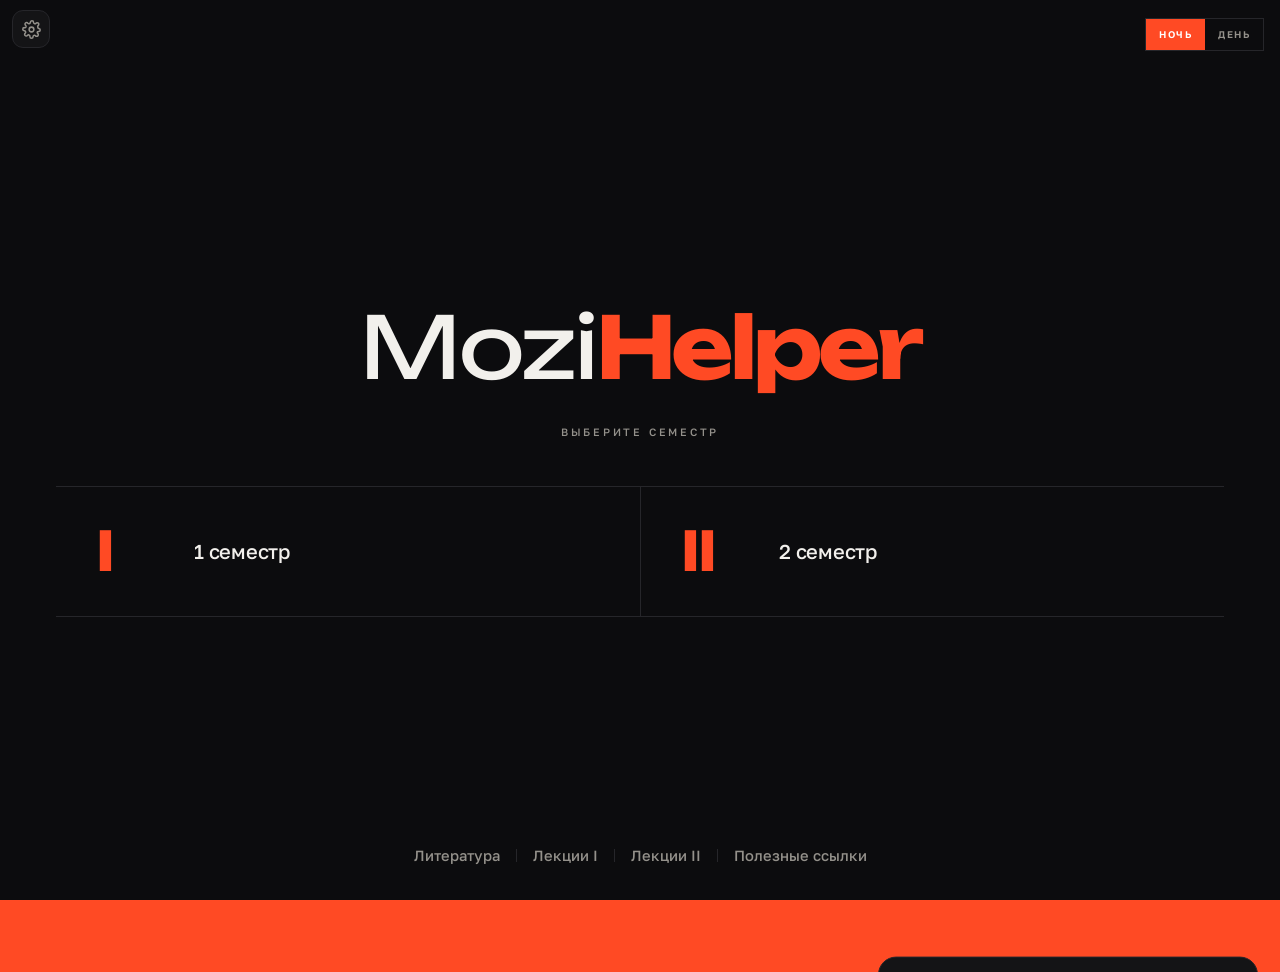
==== commit ecf85bf3: "Add files via upload" ====
--- a/index.html
+++ b/index.html
@@ -4,11 +4,35 @@
 <meta charset="UTF-8">
 <meta name="viewport" content="width=device-width, initial-scale=1, viewport-fit=cover">
 <title>MoziHelper</title>
-<script>(function(){var h=document.documentElement;try{h.setAttribute('data-theme',localStorage.getItem('la_theme')||'dusk');h.setAttribute('data-motion',localStorage.getItem('la_motion')||'full');if(sessionStorage.getItem('la_sweep')){sessionStorage.removeItem('la_sweep');h.classList.add('arriving','no-intro');}}catch(e){h.setAttribute('data-theme','dusk');h.setAttribute('data-motion','full');}})();</script>
+<script>(function(){var h=document.documentElement;try{h.setAttribute('data-theme',localStorage.getItem('la_theme')||'dusk');h.setAttribute('data-motion',localStorage.getItem('la_motion')||'full');/* оформление применяем до первой отрисовки, иначе шторка мелькает прежним цветом */if(localStorage.getItem('la_old')==='1')h.setAttribute('data-old','1');if(localStorage.getItem('la_warm')==='1')h.setAttribute('data-warm','1');var _fs=localStorage.getItem('la_fs');if(_fs&&_fs!=='m')h.setAttribute('data-fs',_fs);if(sessionStorage.getItem('la_sweep')){sessionStorage.removeItem('la_sweep');h.classList.add('arriving','no-intro');}}catch(e){h.setAttribute('data-theme','dusk');h.setAttribute('data-motion','full');}})();</script>
 <link rel="preconnect" href="https://fonts.googleapis.com">
 <link rel="preconnect" href="https://fonts.gstatic.com" crossorigin>
 <link href="https://fonts.googleapis.com/css2?family=Unbounded:wght@400;500;600;700&family=Golos+Text:wght@400;500;600&display=swap" rel="stylesheet">
 <style>
+/* ═══ Old mode: спокойный синий вместо оранжевого ═════════════════
+   Работает поверх любой темы — и тёмной, и светлой. Меняется акцент,
+   шторка перехода и активные элементы. */
+html[data-old="1"][data-theme="dusk"]{
+  --hot:#1877f2; --hot-2:#1877f2; --hot-ink:#fff; --flood:#1877f2;
+  /* карточки и разборы используют свои переменные — красим и их */
+  --ruby:#1877f2; --ruby-light:#4293ff; --ruby-deep:#0d5fd0;
+  --sky:#1877f2;  --sky-light:#4293ff;  --sky-deep:#0d5fd0;
+  --purple:#1877f2; --purple-light:#4293ff; --purple-deep:#0d5fd0;
+  --purple-glow:rgba(24,119,242,.16); --ruby-glow:rgba(24,119,242,.16);
+  --sky-glow:rgba(24,119,242,.16); --glow:rgba(24,119,242,.16);
+  --accent:#1877f2;
+}
+html[data-old="1"][data-theme="paper"]{
+  --hot:#0866ff; --hot-2:#0866ff; --hot-ink:#fff; --flood:#0866ff;
+  --ruby:#0866ff; --ruby-light:#4a92ff; --ruby-deep:#0550cc;
+  --sky:#0866ff;  --sky-light:#4a92ff;  --sky-deep:#0550cc;
+  --purple:#0866ff; --purple-light:#4a92ff; --purple-deep:#0550cc;
+  --purple-glow:rgba(8,102,255,.12); --ruby-glow:rgba(8,102,255,.12);
+  --sky-glow:rgba(8,102,255,.12); --glow:rgba(8,102,255,.12);
+  --accent:#0866ff;
+}
+
+
 /*TOKENS*/
 [data-theme="dusk"]{
   --bg:#0c0c0e; --bg-2:#141416; --ink:#f2f0ec; --ink-2:#94918b; --ink-3:#5c5a55;
@@ -582,17 +606,17 @@
 .mozi-app{
   position:fixed;left:14px;right:14px;bottom:calc(14px + env(safe-area-inset-bottom,0px));
   z-index:130;display:none;gap:12px;align-items:center;padding:13px 15px;border-radius:16px;
-  background:var(--bg-2,#15161a);border:1px solid var(--rule,#2a2f38);
+  background:var(--bg-2, var(--bg-elev, var(--bg-card, #15161a)));border:1px solid var(--rule, var(--border, #2a2f38));
   box-shadow:0 14px 34px rgba(0,0,0,.4);opacity:0;transform:translateY(14px);
   transition:opacity .35s ease,transform .35s ease;font-size:.92rem;line-height:1.35;
 }
 .mozi-app.on{display:flex;opacity:1;transform:none;}
-.mozi-app .t{flex:1;color:var(--ink,#eceef2);}
+.mozi-app .t{flex:1;color:var(--ink, #eceef2);}
 .mozi-app .t b{display:block;margin-bottom:1px;}
-.mozi-app .t span{color:var(--ink-2,#a4abb8);font-size:.84rem;}
+.mozi-app .t span{color:var(--ink-2, var(--ink-soft, #a4abb8));font-size:.84rem;}
 .mozi-app button{border:0;border-radius:10px;padding:9px 14px;font-size:.88rem;font-weight:600;
-  background:var(--hot,#ff4a24);color:var(--hot-ink,#fff);cursor:pointer;white-space:nowrap;}
-.mozi-app .x{background:transparent;color:var(--ink-3,#687081);font-size:1.25rem;padding:2px 6px;font-weight:400;}
+  background:var(--hot, var(--accent, #ff4a24));color:var(--hot-ink,#fff);cursor:pointer;white-space:nowrap;}
+.mozi-app .x{background:transparent;color:var(--ink-3, var(--ink-mute, #687081));font-size:1.25rem;padding:2px 6px;font-weight:400;}
 @media (min-width:640px){.mozi-app{left:auto;right:22px;max-width:400px;}}
 
 /* ═══ Тёплый оттенок для чтения перед сном ═══════════════════════
@@ -701,8 +725,8 @@
   left:calc(12px + env(safe-area-inset-left,0px));
   top:calc(10px + env(safe-area-inset-top,0px));
   width:38px;height:38px;display:flex;align-items:center;justify-content:center;
-  border:1px solid var(--rule,#2a2f38);border-radius:11px;
-  background:var(--bg-2,#15161a);color:var(--ink-2,#a4abb8);cursor:pointer;padding:0;
+  border:1px solid var(--rule, var(--border, #2a2f38));border-radius:11px;
+  background:var(--bg-2, var(--bg-elev, var(--bg-card, #15161a)));color:var(--ink-2, var(--ink-soft, #a4abb8));cursor:pointer;padding:0;
 }
 #msGear:active{transform:scale(.94)}
 #msGear svg{width:19px;height:19px}
@@ -715,36 +739,36 @@
 
 #msPanel{
   position:fixed;z-index:151;left:0;right:0;bottom:0;
-  background:var(--bg-2,#15161a);border-top:1px solid var(--rule,#2a2f38);
+  background:var(--bg-2, var(--bg-elev, var(--bg-card, #15161a)));border-top:1px solid var(--rule, var(--border, #2a2f38));
   border-radius:18px 18px 0 0;padding:18px 18px calc(22px + env(safe-area-inset-bottom,0px));
   transform:translateY(101%);transition:transform .32s cubic-bezier(.3,.02,.2,1);
   max-height:82vh;overflow-y:auto;
 }
 #msPanel.on{transform:none}
-#msPanel h2{margin:0 0 16px;font-size:1.05rem;color:var(--ink,#eceef2);}
+#msPanel h2{margin:0 0 16px;font-size:1.05rem;color:var(--ink, #eceef2);}
 #msPanel .grp{margin-bottom:20px}
 #msPanel .lbl{font-size:.78rem;letter-spacing:.09em;text-transform:uppercase;
-  color:var(--ink-3,#687081);margin-bottom:9px}
+  color:var(--ink-3, var(--ink-mute, #687081));margin-bottom:9px}
 #msPanel .seg{display:flex;gap:6px;flex-wrap:wrap}
-#msPanel .seg button{flex:1 1 0;min-width:56px;border:1px solid var(--rule,#2a2f38);
-  border-radius:10px;padding:11px 8px;background:transparent;color:var(--ink-2,#a4abb8);
+#msPanel .seg button{flex:1 1 0;min-width:56px;border:1px solid var(--rule, var(--border, #2a2f38));
+  border-radius:10px;padding:11px 8px;background:transparent;color:var(--ink-2, var(--ink-soft, #a4abb8));
   font-size:.9rem;cursor:pointer}
-#msPanel .seg button.on{background:var(--hot,#ff4a24);color:var(--hot-ink,#fff);border-color:transparent;font-weight:600}
+#msPanel .seg button.on{background:var(--hot, var(--accent, #ff4a24));color:var(--hot-ink,#fff);border-color:transparent;font-weight:600}
 #msPanel .row{display:flex;align-items:center;justify-content:space-between;gap:12px;
-  padding:12px 0;border-top:1px solid var(--rule,#2a2f38)}
-#msPanel .row .t{color:var(--ink,#eceef2);font-size:.94rem}
-#msPanel .row .t i{display:block;font-style:normal;font-size:.8rem;color:var(--ink-3,#687081);margin-top:2px}
-#msPanel .sw{width:48px;height:28px;border-radius:16px;background:var(--rule,#2a2f38);
+  padding:12px 0;border-top:1px solid var(--rule, var(--border, #2a2f38))}
+#msPanel .row .t{color:var(--ink, #eceef2);font-size:.94rem}
+#msPanel .row .t i{display:block;font-style:normal;font-size:.8rem;color:var(--ink-3, var(--ink-mute, #687081));margin-top:2px}
+#msPanel .sw{width:48px;height:28px;border-radius:16px;background:var(--rule, var(--border, #2a2f38));
   position:relative;cursor:pointer;border:0;flex:0 0 auto}
 #msPanel .sw::after{content:"";position:absolute;top:3px;left:3px;width:22px;height:22px;
   border-radius:50%;background:#fff;transition:transform .22s ease}
-#msPanel .sw.on{background:var(--hot,#ff4a24)}
+#msPanel .sw.on{background:var(--hot, var(--accent, #ff4a24))}
 #msPanel .sw.on::after{transform:translateX(20px)}
 #msPanel .done{width:100%;margin-top:6px;border:0;border-radius:12px;padding:13px;
-  background:var(--hot,#ff4a24);color:var(--hot-ink,#fff);font-size:.95rem;font-weight:600;cursor:pointer}
+  background:var(--hot, var(--accent, #ff4a24));color:var(--hot-ink,#fff);font-size:.95rem;font-weight:600;cursor:pointer}
 @media (min-width:640px){
   #msPanel{left:auto;right:22px;bottom:22px;width:380px;border-radius:18px;
-    border:1px solid var(--rule,#2a2f38);transform:translateY(120%)}
+    border:1px solid var(--rule, var(--border, #2a2f38));transform:translateY(120%)}
   #msPanel.on{transform:none}
 }
 /* Размер текста: масштабируется только содержимое, шапки и кнопки не трогаем */
@@ -755,28 +779,10 @@
 html[data-fs="xl"] .questions-list,html[data-fs="xl"] .topic-page,
 html[data-fs="xl"] .main,html[data-fs="xl"] .core{zoom:1.26}
 
-/* ═══ Old mode: спокойный синий вместо оранжевого ═════════════════
-   Работает поверх любой темы — и тёмной, и светлой. Меняется акцент,
-   шторка перехода и активные элементы. */
-html[data-old="1"][data-theme="dusk"]{
-  --hot:#1877f2; --hot-2:#1877f2; --hot-ink:#fff; --flood:#1877f2;
-  /* карточки и разборы используют свои переменные — красим и их */
-  --ruby:#1877f2; --ruby-light:#4293ff; --ruby-deep:#0d5fd0;
-  --sky:#1877f2;  --sky-light:#4293ff;  --sky-deep:#0d5fd0;
-  --purple:#1877f2; --purple-light:#4293ff; --purple-deep:#0d5fd0;
-  --purple-glow:rgba(24,119,242,.16); --ruby-glow:rgba(24,119,242,.16);
-  --sky-glow:rgba(24,119,242,.16); --glow:rgba(24,119,242,.16);
-  --accent:#1877f2;
-}
-html[data-old="1"][data-theme="paper"]{
-  --hot:#0866ff; --hot-2:#0866ff; --hot-ink:#fff; --flood:#0866ff;
-  --ruby:#0866ff; --ruby-light:#4a92ff; --ruby-deep:#0550cc;
-  --sky:#0866ff;  --sky-light:#4a92ff;  --sky-deep:#0550cc;
-  --purple:#0866ff; --purple-light:#4a92ff; --purple-deep:#0550cc;
-  --purple-glow:rgba(8,102,255,.12); --ruby-glow:rgba(8,102,255,.12);
-  --sky-glow:rgba(8,102,255,.12); --glow:rgba(8,102,255,.12);
-  --accent:#0866ff;
-}
+/* Кнопка настроек уходит на время перехода: раньше она оставалась
+   поверх шторки и «висела» неподвижно. */
+#msGear{z-index:90;transition:opacity .2s ease}
+html.sweeping #msGear,html.arriving #msGear{opacity:0;pointer-events:none}
 </style>
 
 <button id="msGear" type="button" aria-label="Настройки">
@@ -872,5 +878,6 @@
   sync();
 })();
 </script>
+<div class="site-credit" style="text-align:center;padding:22px 16px 30px;font-size:13px;line-height:1.5;color:var(--ink-soft,#888)">Разработчик: студент 1-го курса экономического факультета СПбГУ Александр Мозин</div>
 </body>
 </html>
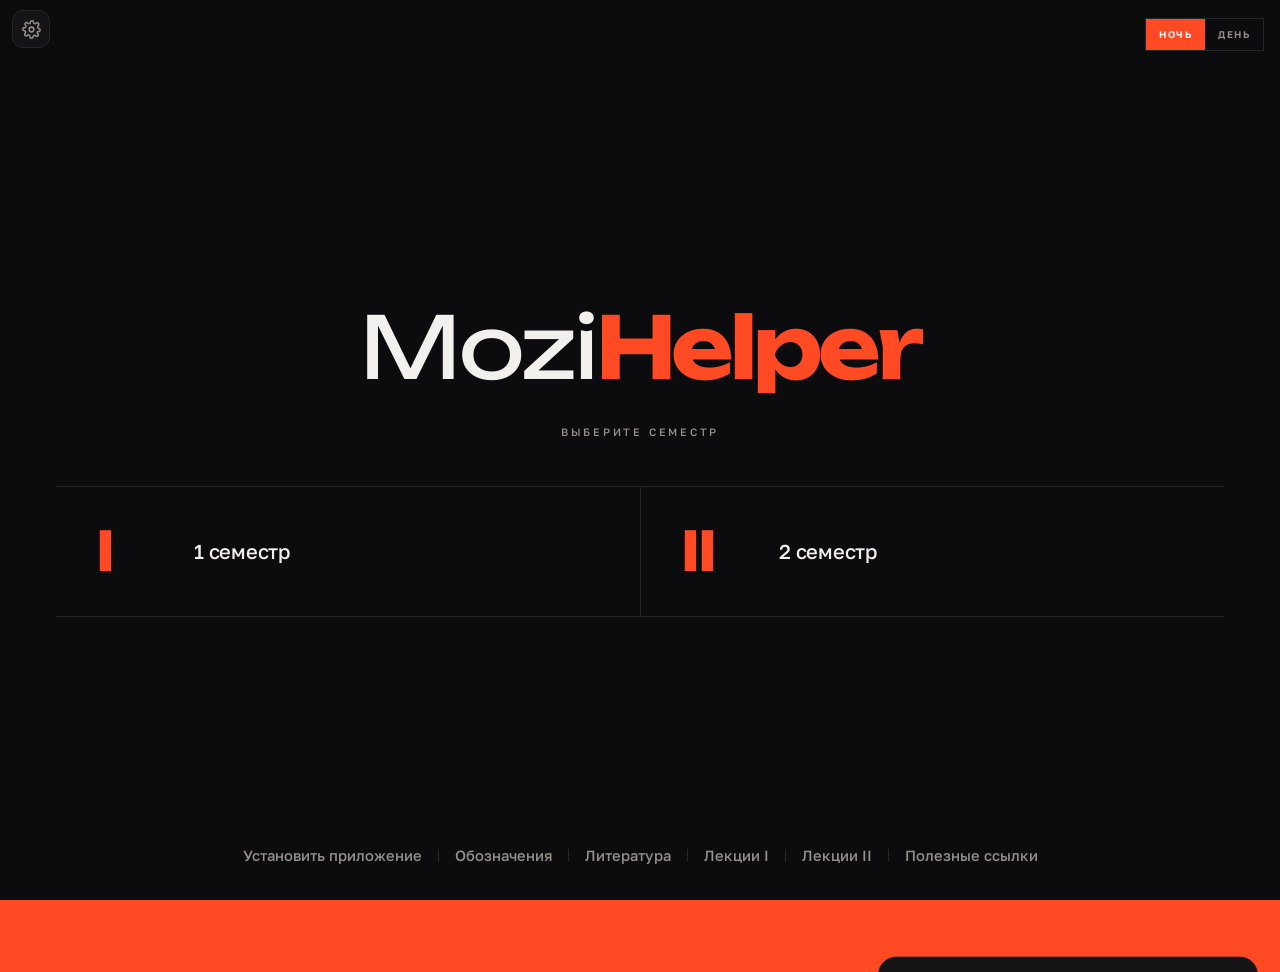
==== commit 54f8f8f1: "Add files via upload" ====
--- a/index.html
+++ b/index.html
@@ -345,6 +345,10 @@
   </main>
 
   <div class="tailer">
+    <a class="tl" href="#" onclick="moziInstall();return false;">Установить приложение</a>
+    <span class="sep" aria-hidden="true"></span>
+    <a class="tl" href="oboznacheniya.html">Обозначения</a>
+    <span class="sep" aria-hidden="true"></span>
     <a class="tl" href="literatura.html">Литература</a>
     <span class="sep" aria-hidden="true"></span>
     <a class="tl" href="lekcii-sem1.html">Лекции I</a>
@@ -654,14 +658,23 @@
       deferred = null, mode = null;
 
   function inApp(){ return matchMedia('(display-mode: standalone)').matches || navigator.standalone === true; }
-  function muted(){ try { return localStorage.getItem('mozi_app_off') === '1'; } catch(e){ return false; } }
+  /* отказ запоминаем на 30 дней, а не навсегда: иначе один случайный
+     клик по крестику навсегда лишал бы возможности установить приложение */
+  function muted(){
+    try {
+      var v = localStorage.getItem('mozi_app_off');
+      if (!v) return false;
+      if (v === '1') { localStorage.removeItem('mozi_app_off'); return false; }
+      return (Date.now() - Number(v)) < 30 * 24 * 3600 * 1000;
+    } catch(e){ return false; }
+  }
   function show(kind, t, s, btn){
     mode = kind; title.textContent = t; text.textContent = s; go.textContent = btn;
     box.classList.add('on');
   }
   function hide(save){
     box.classList.remove('on');
-    if (save) { try { localStorage.setItem('mozi_app_off','1'); } catch(e){} }
+    if (save) { try { localStorage.setItem('mozi_app_off', String(Date.now())); } catch(e){} }
   }
 
   /* ── установка ── */
@@ -698,6 +711,28 @@
     else hide(true);
   });
   no.addEventListener('click', function(){ hide(mode === 'install'); });
+
+  /* Установка по требованию — из меню. Работает и после того,
+     как баннер был закрыт: способ поставить приложение должен быть всегда. */
+  window.moziInstall = function () {
+    if (inApp()) { alert('MoziHelper уже установлен и запущен как приложение.'); return; }
+    if (deferred) {
+      deferred.prompt();
+      deferred.userChoice.then(function(){ deferred = null; hide(false); });
+      return;
+    }
+    var ua = navigator.userAgent;
+    var msg;
+    if (/iPad|iPhone|iPod/.test(ua) || (navigator.platform === 'MacIntel' && navigator.maxTouchPoints > 1))
+      msg = 'Safari: нажмите «Поделиться», затем «На экран «Домой»».';
+    else if (/Firefox/.test(ua))
+      msg = 'Firefox не умеет устанавливать веб-приложения. Откройте сайт в Chrome, Edge или Яндекс.Браузере.';
+    else if (/Android/.test(ua))
+      msg = 'Меню браузера (три точки) → «Установить приложение».';
+    else
+      msg = 'Chrome или Edge: значок установки в правой части адресной строки, либо меню (три точки) → «Установить MoziHelper».\n\nЕсли пункта нет — обновите страницу с Ctrl+Shift+R и попробуйте снова.';
+    alert(msg);
+  };
 })();
 </script>
 <script>
